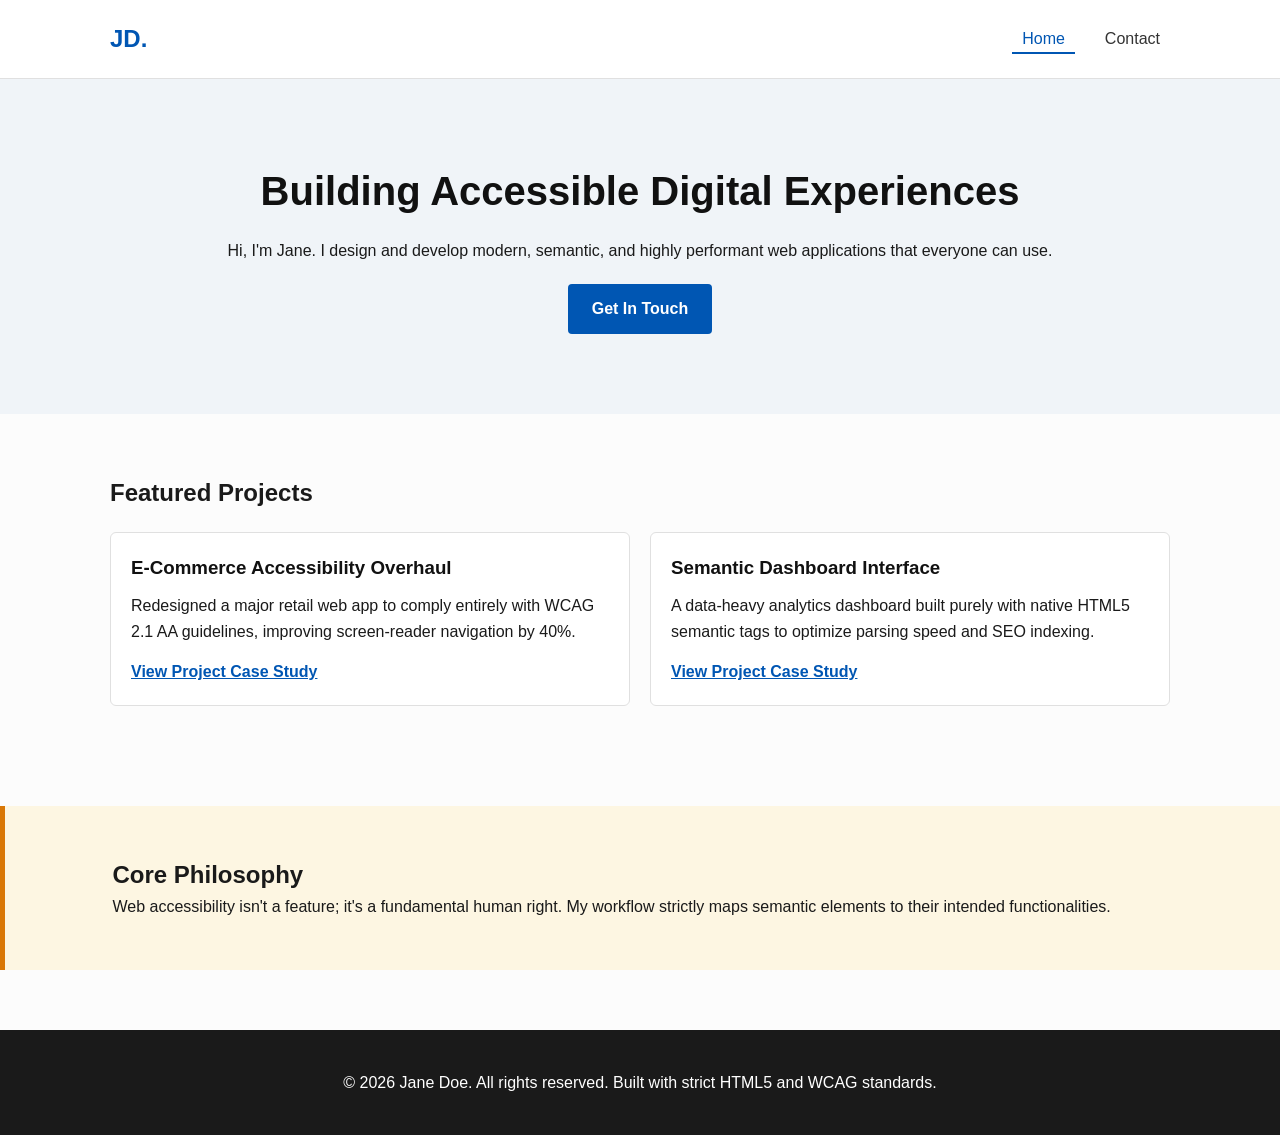
==== index.html @ 968db53d "Add files via upload" ====
<!DOCTYPE html>
<html lang="en">
<head>
    <meta charset="UTF-8">
    <meta name="viewport" content="width=device-width, initial-scale=1.0">
    <title>Jane Doe | Frontend Developer & UI Designer Portfolio</title>
    <meta name="description" content="Professional portfolio of Jane Doe, a Frontend Developer specializing in building accessible, high-performance, and SEO-optimized web applications.">
    <meta name="keywords" content="Frontend Developer, Web Development, Accessible Design, HTML5, Portfolio, Jane Doe">
    <meta name="author" content="Jane Doe">
    <link rel="canonical" href="https://example.com/index.html">
    <link rel="stylesheet" href="style.css">
    <meta name="robots" content="index, follow">
</head>
<body>

    <a href="#main-content" class="skip-link">Skip to main content</a>

    <header class="site-header">
        <div class="header-container">
            <span class="site-logo" aria-label="Jane Doe Portfolio Home">JD.</span>
            <nav aria-label="Main Navigation">
                <ul class="nav-links">
                    <li><a href="index.html" aria-current="page">Home</a></li>
                    <li><a href="contact.html">Contact</a></li>
                </ul>
            </nav>
        </div>
    </header>

    <main id="main-content">
        
        <section class="hero-section" aria-labelledby="hero-heading">
            <div class="container">
                <h1 id="hero-heading">Building Accessible Digital Experiences</h1>
                <p>Hi, I'm Jane. I design and develop modern, semantic, and highly performant web applications that everyone can use.</p>
                <a href="contact.html" class="btn-primary" aria-label="Contact Jane to start a project">Get In Touch</a>
            </div>
        </section>

        <section class="projects-section" aria-labelledby="projects-heading">
            <div class="container">
                <h2 id="projects-heading">Featured Projects</h2>
                <div class="project-grid">
                    
                    <article class="project-card">
                        <h3>E-Commerce Accessibility Overhaul</h3>
                        <p>Redesigned a major retail web app to comply entirely with WCAG 2.1 AA guidelines, improving screen-reader navigation by 40%.</p>
                        <a href="#" aria-label="Read case study on E-Commerce Accessibility Overhaul">View Project Case Study</a>
                    </article>

                    <article class="project-card">
                        <h3>Semantic Dashboard Interface</h3>
                        <p>A data-heavy analytics dashboard built purely with native HTML5 semantic tags to optimize parsing speed and SEO indexing.</p>
                        <a href="#" aria-label="Read case study on Semantic Dashboard Interface">View Project Case Study</a>
                    </article>

                </div>
            </div>
        </section>

        <aside class="skills-aside" aria-labelledby="aside-heading">
            <div class="container">
                <h2 id="aside-heading">Core Philosophy</h2>
                <p>Web accessibility isn't a feature; it's a fundamental human right. My workflow strictly maps semantic elements to their intended functionalities.</p>
            </div>
        </aside>

    </main>

    <footer class="site-footer">
        <div class="container">
            <p>&copy; 2026 Jane Doe. All rights reserved. Built with strict HTML5 and WCAG standards.</p>
        </div>
    </footer>

</body>
</html>
---- style.css ----
/* Base Resets & Colors satisfying WCAG AA Contrast (4.5:1 ratio) */
* {
    box-sizing: border-box;
    margin: 0;
    padding: 0;
}

body {
    font-family: -apple-system, BlinkMacSystemFont, "Segoe UI", Roboto, Helvetica, Arial, sans-serif;
    line-height: 1.6;
    color: #1a1a1a; /* Dark charcoal for excellent readability */
    background-color: #fcfcfc;
}

.container, .header-container, .form-container {
    max-width: 1100px;
    margin: 0 auto;
    padding: 20px;
}

/* Accessibility Focus Indicator Reset */
*:focus-visible {
    outline: 3px solid #0056b3; /* High visibility focus indicator */
    outline-offset: 3px;
}

/* Skip to Content Link */
.skip-link {
    position: absolute;
    top: -100px;
    left: 0;
    background: #0056b3;
    color: white;
    padding: 10px 20px;
    z-index: 100;
    text-decoration: none;
    transition: top 0.2s ease;
}

.skip-link:focus {
    top: 0;
}

/* Header & Nav */
.site-header {
    background-color: #ffffff;
    border-bottom: 1px solid #e0e0e0;
}

.header-container {
    display: flex;
    justify-content: space-between;
    align-items: center;
}

.site-logo {
    font-size: 1.5rem;
    font-weight: bold;
    color: #0056b3;
}

.nav-links {
    display: flex;
    list-style: none;
    gap: 20px;
}

.nav-links a {
    color: #333;
    text-decoration: none;
    font-weight: 500;
    padding: 5px 10px;
}

.nav-links a[aria-current="page"] {
    border-bottom: 2px solid #0056b3;
    color: #0056b3;
}

/* Main Layout Elements */
.hero-section {
    padding: 60px 0;
    background-color: #f0f4f8;
    text-align: center;
}

h1 {
    font-size: 2.5rem;
    color: #111;
    margin-bottom: 15px;
}

.btn-primary, .btn-submit {
    display: inline-block;
    background-color: #0056b3;
    color: white;
    padding: 12px 24px;
    text-decoration: none;
    border-radius: 4px;
    font-weight: 600;
    margin-top: 20px;
    border: none;
    cursor: pointer;
}

.btn-primary:hover, .btn-submit:hover {
    background-color: #004085;
}

/* Projects Section */
.projects-section {
    padding: 40px 0;
}

.project-grid {
    display: grid;
    grid-template-columns: repeat(auto-fit, minmax(300px, 1fr));
    gap: 20px;
    margin-top: 20px;
}

.project-card {
    background: #ffffff;
    padding: 20px;
    border: 1px solid #e0e0e0;
    border-radius: 6px;
}

.project-card h3 {
    margin-bottom: 10px;
    color: #111;
}

.project-card a {
    display: inline-block;
    margin-top: 15px;
    color: #0056b3;
    font-weight: 600;
}

/* Aside section */
.skills-aside {
    background-color: #fdf6e2;
    padding: 30px 0;
    border-left: 5px solid #d97706;
    margin: 40px 0;
}

/* Form Styles */
.form-container {
    max-width: 600px;
    padding: 40px 20px;
}

.accessible-form {
    margin-top: 25px;
}

.form-group {
    margin-bottom: 20px;
    display: flex;
    flex-direction: column;
}

.form-group label {
    margin-bottom: 6px;
    font-weight: 600;
    color: #222;
}

.form-group input, .form-group textarea {
    padding: 10px;
    border: 1px solid #767676; /* Passes basic form contrast check */
    border-radius: 4px;
    font-size: 1rem;
    width: 100%;
}

/* Footer */
.site-footer {
    background-color: #1a1a1a;
    color: #ffffff;
    text-align: center;
    padding: 20px 0;
    margin-top: 60px;
}
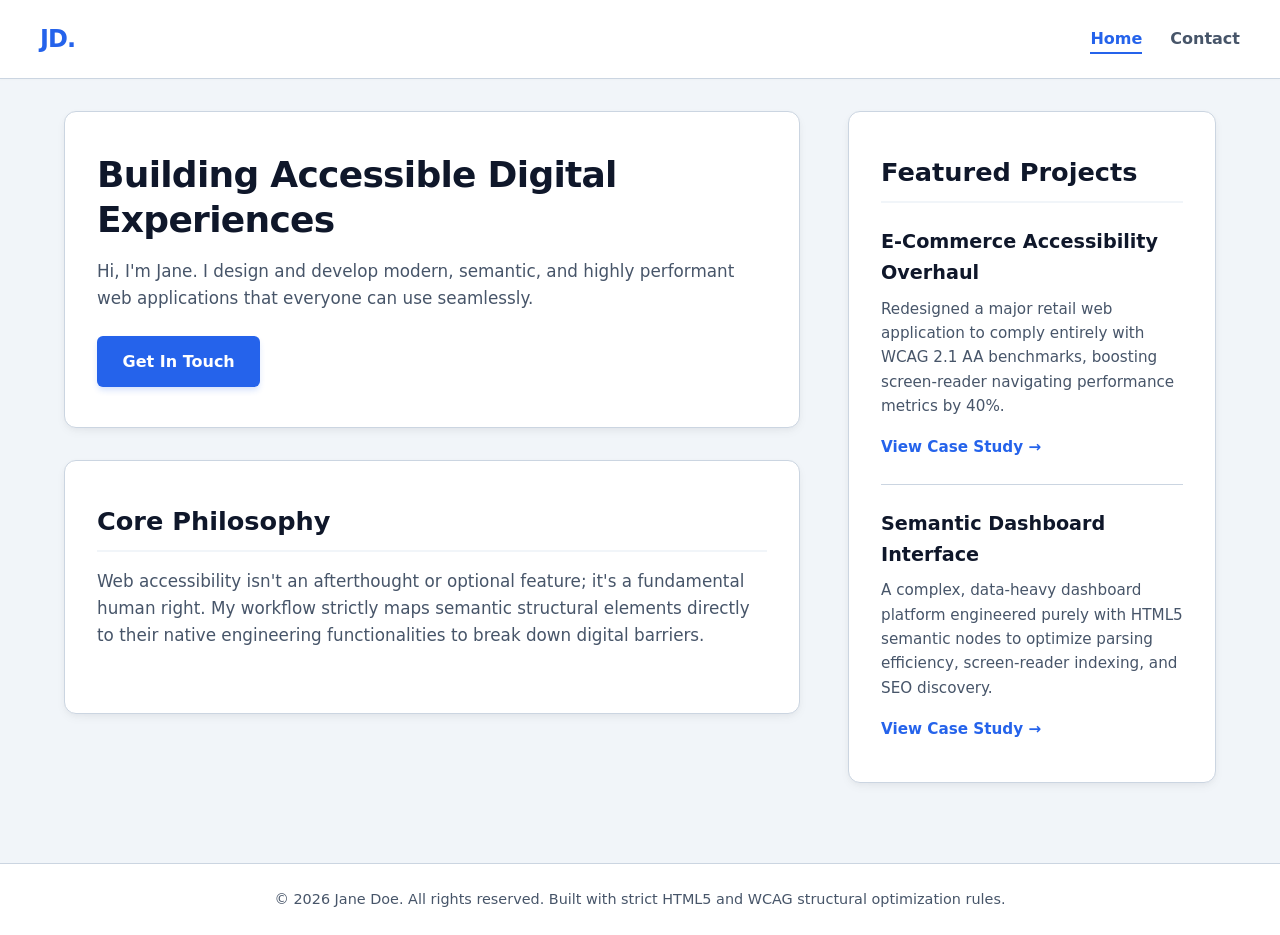
==== commit ace41ed1: "Add files via upload" ====
--- a/index.html
+++ b/index.html
@@ -1,77 +1,68 @@
 <!DOCTYPE html>
 <html lang="en">
 <head>
-    <meta charset="UTF-8">
-    <meta name="viewport" content="width=device-width, initial-scale=1.0">
-    <title>Jane Doe | Frontend Developer & UI Designer Portfolio</title>
-    <meta name="description" content="Professional portfolio of Jane Doe, a Frontend Developer specializing in building accessible, high-performance, and SEO-optimized web applications.">
-    <meta name="keywords" content="Frontend Developer, Web Development, Accessible Design, HTML5, Portfolio, Jane Doe">
-    <meta name="author" content="Jane Doe">
-    <link rel="canonical" href="https://example.com/index.html">
-    <link rel="stylesheet" href="style.css">
-    <meta name="robots" content="index, follow">
+  <meta charset="UTF-8">
+  <meta name="viewport" content="width=device-width, initial-scale=1.0">
+  <title>Jane Doe | Frontend Developer & UI Designer Portfolio</title>
+  <meta name="description" content="Professional portfolio of Jane Doe, a Frontend Developer specialized in accessible, modern web applications.">
+  <meta name="keywords" content="Frontend Developer, Web Development, Accessibility, WCAG, HTML5, CSS3, Responsive Design">
+  <meta name="author" content="Jane Doe">
+  <link rel="canonical" href="https://example.com/index.html">
+  <link rel="stylesheet" href="style.css">
+  <meta name="robots" content="index, follow">
 </head>
 <body>
 
-    <a href="#main-content" class="skip-link">Skip to main content</a>
+  <a href="#main-content" class="skip-link">Skip to main content</a>
 
-    <header class="site-header">
-        <div class="header-container">
-            <span class="site-logo" aria-label="Jane Doe Portfolio Home">JD.</span>
-            <nav aria-label="Main Navigation">
-                <ul class="nav-links">
-                    <li><a href="index.html" aria-current="page">Home</a></li>
-                    <li><a href="contact.html">Contact</a></li>
-                </ul>
-            </nav>
-        </div>
-    </header>
+  <header class="site-header">
+    <div class="header-container">
+      <span class="site-logo" aria-label="Jane Doe Portfolio Home">JD.</span>
+      <nav aria-label="Main Navigation">
+        <ul class="nav-links">
+          <li><a href="index.html" aria-current="page">Home</a></li>
+          <li><a href="contact.html">Contact</a></li>
+        </ul>
+      </nav>
+    </div>
+  </header>
 
-    <main id="main-content">
-        
-        <section class="hero-section" aria-labelledby="hero-heading">
-            <div class="container">
-                <h1 id="hero-heading">Building Accessible Digital Experiences</h1>
-                <p>Hi, I'm Jane. I design and develop modern, semantic, and highly performant web applications that everyone can use.</p>
-                <a href="contact.html" class="btn-primary" aria-label="Contact Jane to start a project">Get In Touch</a>
-            </div>
-        </section>
+  <main id="main-content">
+    
+    <div class="content-primary-column">
+      <section class="hero-section" aria-labelledby="hero-heading">
+        <h1 id="hero-heading">Building Accessible Digital Experiences</h1>
+        <p>Hi, I'm Jane. I design and develop modern, semantic, and highly performant web applications that everyone can use seamlessly.</p>
+        <a href="contact.html" class="btn-primary" aria-label="Navigate to contact page to get in touch">Get In Touch</a>
+      </section>
 
-        <section class="projects-section" aria-labelledby="projects-heading">
-            <div class="container">
-                <h2 id="projects-heading">Featured Projects</h2>
-                <div class="project-grid">
-                    
-                    <article class="project-card">
-                        <h3>E-Commerce Accessibility Overhaul</h3>
-                        <p>Redesigned a major retail web app to comply entirely with WCAG 2.1 AA guidelines, improving screen-reader navigation by 40%.</p>
-                        <a href="#" aria-label="Read case study on E-Commerce Accessibility Overhaul">View Project Case Study</a>
-                    </article>
+      <section class="philosophy-section" aria-labelledby="philosophy-heading">
+        <h2 id="philosophy-heading">Core Philosophy</h2>
+        <p>Web accessibility isn't an afterthought or optional feature; it's a fundamental human right. My workflow strictly maps semantic structural elements directly to their native engineering functionalities to break down digital barriers.</p>
+      </section>
+    </div>
 
-                    <article class="project-card">
-                        <h3>Semantic Dashboard Interface</h3>
-                        <p>A data-heavy analytics dashboard built purely with native HTML5 semantic tags to optimize parsing speed and SEO indexing.</p>
-                        <a href="#" aria-label="Read case study on Semantic Dashboard Interface">View Project Case Study</a>
-                    </article>
+    <aside class="sidebar-section" aria-labelledby="sidebar-heading">
+      <h2 id="sidebar-heading">Featured Projects</h2>
+      
+      <article class="project-card">
+        <h3>E-Commerce Accessibility Overhaul</h3>
+        <p>Redesigned a major retail web application to comply entirely with WCAG 2.1 AA benchmarks, boosting screen-reader navigating performance metrics by 40%.</p>
+        <a href="#" class="project-link" aria-label="View E-Commerce Accessibility Overhaul case study">View Case Study &rarr;</a>
+      </article>
 
-                </div>
-            </div>
-        </section>
+      <article class="project-card">
+        <h3>Semantic Dashboard Interface</h3>
+        <p>A complex, data-heavy dashboard platform engineered purely with HTML5 semantic nodes to optimize parsing efficiency, screen-reader indexing, and SEO discovery.</p>
+        <a href="#" class="project-link" aria-label="View Semantic Dashboard Interface case study">View Case Study &rarr;</a>
+      </article>
+    </aside>
 
-        <aside class="skills-aside" aria-labelledby="aside-heading">
-            <div class="container">
-                <h2 id="aside-heading">Core Philosophy</h2>
-                <p>Web accessibility isn't a feature; it's a fundamental human right. My workflow strictly maps semantic elements to their intended functionalities.</p>
-            </div>
-        </aside>
+  </main>
 
-    </main>
-
-    <footer class="site-footer">
-        <div class="container">
-            <p>&copy; 2026 Jane Doe. All rights reserved. Built with strict HTML5 and WCAG standards.</p>
-        </div>
-    </footer>
+  <footer class="site-footer">
+    <p>&copy; 2026 Jane Doe. All rights reserved. Built with strict HTML5 and WCAG structural optimization rules.</p>
+  </footer>
 
 </body>
 </html>
--- a/style.css
+++ b/style.css
@@ -1,186 +1,362 @@
-/* Base Resets & Colors satisfying WCAG AA Contrast (4.5:1 ratio) */
+/* ==========================================================================
+   1. DESIGN TOKENS, CORE THEME VARIABLES, & SYSTEM ACCESSIBILITY PREFERENCES
+   ========================================================================== */
+:root {
+  /* Light Mode Color Spectrum Map Tokens */
+  --bg-primary: #f1f5f9;
+  --bg-surface: #ffffff;
+  --bg-input: #f8fafc;
+  --text-primary: #0f172a;
+  --text-secondary: #475569;
+  --accent-color: #2563eb;
+  --accent-hover: #1d4ed8;
+  --border-element: #cbd5e1;
+  --shadow-card: 0 4px 12px -2px rgba(15, 23, 42, 0.06), 0 2px 6px -1px rgba(15, 23, 42, 0.03);
+  --shadow-hover: 0 20px 25px -5px rgba(15, 23, 42, 0.1), 0 10px 10px -5px rgba(15, 23, 42, 0.04);
+  --border-radius-lg: 12px;
+  --border-radius-sm: 6px;
+  --global-transition: 0.25s cubic-bezier(0.4, 0, 0.2, 1);
+}
+
+/* Automatic Cascading System Dark Theme Mode Shift Trigger */
+@media (prefers-color-scheme: dark) {
+  :root {
+    --bg-primary: #0f172a;
+    --bg-surface: #1e293b;
+    --bg-input: #0f172a;
+    --text-primary: #f8fafc;
+    --text-secondary: #94a3b8;
+    --accent-color: #3b82f6;
+    --accent-hover: #60a5fa;
+    --border-element: #334155;
+    --shadow-card: 0 4px 12px rgba(0, 0, 0, 0.4);
+  }
+}
+
+/* Base Document Formatting Normalization rules */
 * {
-    box-sizing: border-box;
-    margin: 0;
-    padding: 0;
+  margin: 0;
+  padding: 0;
+  box-sizing: border-box;
 }
 
 body {
-    font-family: -apple-system, BlinkMacSystemFont, "Segoe UI", Roboto, Helvetica, Arial, sans-serif;
-    line-height: 1.6;
-    color: #1a1a1a; /* Dark charcoal for excellent readability */
-    background-color: #fcfcfc;
-}
-
-.container, .header-container, .form-container {
-    max-width: 1100px;
+  font-family: system-ui, -apple-system, BlinkMacSystemFont, 'Segoe UI', Roboto, Helvetica, Arial, sans-serif;
+  background-color: var(--bg-primary);
+  color: var(--text-primary);
+  line-height: 1.6;
+  display: flex;
+  flex-direction: column;
+  min-height: 100vh;
+  transition: background-color var(--global-transition), color var(--global-transition);
+}
+
+/* Focus Outline Standardization for Enhanced Keyboard Navigation Accessibility */
+*:focus-visible {
+  outline: 3px dashed var(--accent-color);
+  outline-offset: 4px;
+}
+
+/* Accessible Structural Skip Link */
+.skip-link {
+  position: absolute;
+  top: -60px;
+  left: 1.5rem;
+  background-color: var(--accent-color);
+  color: #ffffff;
+  padding: 0.6rem 1.2rem;
+  font-weight: 700;
+  text-decoration: none;
+  border-radius: 0 0 var(--border-radius-sm) var(--border-radius-sm);
+  z-index: 999;
+  transition: top 0.2s ease-in-out;
+}
+.skip-link:focus {
+  top: 0;
+}
+
+/* ==========================================================================
+   2. HEADER CONTAINER & NAVIGATION MENU BAR SYSTEM (Flexbox Layout Blueprint)
+   ========================================================================== */
+.site-header {
+  background-color: var(--bg-surface);
+  border-bottom: 1px solid var(--border-element);
+  padding: 1.25rem 1.5rem;
+  position: sticky;
+  top: 0;
+  z-index: 100;
+  box-shadow: 0 1px 2px rgba(0,0,0,0.02);
+}
+
+.header-container {
+  display: flex;
+  flex-direction: column; /* Mobile stacking configuration */
+  align-items: center;
+  gap: 1rem;
+  max-width: 1200px;
+  margin: 0 auto;
+  width: 100%;
+}
+
+.site-logo {
+  font-size: 1.5rem;
+  font-weight: 800;
+  letter-spacing: -0.04em;
+  color: var(--accent-color);
+}
+
+.nav-links {
+  display: flex;
+  list-style: none;
+  gap: 1.75rem;
+}
+
+.nav-links a {
+  text-decoration: none;
+  color: var(--text-secondary);
+  font-weight: 600;
+  font-size: 1rem;
+  padding: 0.25rem 0;
+  transition: color var(--global-transition);
+}
+
+.nav-links a:hover,
+.nav-links a[aria-current="page"] {
+  color: var(--accent-color);
+  border-bottom: 2px solid var(--accent-color);
+}
+
+/* ==========================================================================
+   3. STRUCTURAL CONTENT MESH GRID SYSTEM LAYOUT ARCHITECTURE (CSS Grid Framework)
+   ========================================================================== */
+#main-content {
+  flex: 1;
+  display: grid;
+  grid-template-columns: 1fr; /* Stacks linearly for mobile viewports */
+  gap: 2rem;
+  max-width: 1200px;
+  margin: 2rem auto;
+  padding: 0 1.5rem;
+  width: 100%;
+}
+
+/* Left Content Stack Layout Wrapper */
+.content-primary-column {
+  display: flex;
+  flex-direction: column;
+  gap: 2rem;
+}
+
+/* Presentation Panel Cards Styling Architecture */
+.hero-section,
+.philosophy-section,
+.sidebar-section,
+.contact-section {
+  background-color: var(--bg-surface);
+  border: 1px solid var(--border-element);
+  border-radius: var(--border-radius-lg);
+  padding: 2.5rem 2rem;
+  box-shadow: var(--shadow-card);
+  transition: box-shadow var(--global-transition), transform var(--global-transition);
+}
+
+.hero-section:hover,
+.philosophy-section:hover,
+.sidebar-section:hover,
+.contact-section:hover {
+  box-shadow: var(--shadow-hover);
+}
+
+/* Document Typography Rule Hierarchies */
+h1 {
+  font-size: 2.25rem;
+  font-weight: 800;
+  line-height: 1.25;
+  margin-bottom: 1rem;
+  letter-spacing: -0.02em;
+}
+
+h2 {
+  font-size: 1.6rem;
+  font-weight: 700;
+  margin-bottom: 1rem;
+  color: var(--text-primary);
+  border-bottom: 2px solid var(--bg-primary);
+  padding-bottom: 0.5rem;
+}
+
+p {
+  color: var(--text-secondary);
+  font-size: 1.05rem;
+  margin-bottom: 1.5rem;
+}
+
+/* Action Trigger Elements Buttons */
+.btn-primary {
+  display: inline-block;
+  background-color: var(--accent-color);
+  color: #ffffff;
+  text-decoration: none;
+  padding: 0.8rem 1.6rem;
+  border-radius: var(--border-radius-sm);
+  font-weight: 600;
+  transition: background-color var(--global-transition), transform 0.1s ease;
+  box-shadow: 0 4px 6px -1px rgba(37, 99, 235, 0.2);
+}
+
+.btn-primary:hover {
+  background-color: var(--accent-hover);
+}
+
+.btn-primary:active {
+  transform: scale(0.98);
+}
+
+/* Sidebar Item Internal Elements Card styling */
+.project-card {
+  margin-top: 1.5rem;
+  padding-bottom: 1.5rem;
+  border-bottom: 1px solid var(--border-element);
+}
+
+.project-card:last-of-type {
+  border-bottom: none;
+  padding-bottom: 0;
+}
+
+.project-card h3 {
+  font-size: 1.2rem;
+  margin-bottom: 0.5rem;
+}
+
+.project-card p {
+  font-size: 0.95rem;
+  margin-bottom: 1rem;
+}
+
+.project-link {
+  color: var(--accent-color);
+  font-weight: 700;
+  text-decoration: none;
+  font-size: 0.95rem;
+}
+
+.project-link:hover {
+  text-decoration: underline;
+}
+
+/* ==========================================================================
+   4. FORM UI COMPONENT MODULE ELEMENTS AND SPACING
+   ========================================================================== */
+.accessible-form {
+  display: flex;
+  flex-direction: column;
+  gap: 1.5rem;
+}
+
+.form-group {
+  display: flex;
+  flex-direction: column;
+  gap: 0.5rem;
+}
+
+.form-group label {
+  font-weight: 600;
+  font-size: 0.95rem;
+}
+
+.required-indicator {
+  color: #dc2626;
+  margin-left: 0.15rem;
+}
+
+.form-group input,
+.form-group textarea {
+  width: 100%;
+  padding: 0.8rem 1rem;
+  border: 1px solid var(--border-element);
+  background-color: var(--bg-input);
+  color: var(--text-primary);
+  border-radius: var(--border-radius-sm);
+  font-family: inherit;
+  font-size: 1rem;
+  transition: border-color var(--global-transition), box-shadow var(--global-transition);
+}
+
+.form-group input:focus,
+.form-group textarea:focus {
+  outline: none;
+  border-color: var(--accent-color);
+  box-shadow: 0 0 0 4px rgba(37, 99, 235, 0.15);
+}
+
+/* Form Action Submission Key Element button styling override */
+.btn-submit-action {
+  background-color: var(--accent-color);
+  color: #ffffff;
+  border: none;
+  padding: 0.9rem 1.8rem;
+  font-size: 1rem;
+  font-weight: 600;
+  border-radius: var(--border-radius-sm);
+  cursor: pointer;
+  align-self: flex-start;
+  transition: background-color var(--global-transition), transform 0.1s ease;
+  box-shadow: 0 4px 6px -1px rgba(37, 99, 235, 0.2);
+}
+
+.btn-submit-action:hover {
+  background-color: var(--accent-hover);
+}
+
+.btn-submit-action:active {
+  transform: scale(0.98);
+}
+
+/* ==========================================================================
+   5. SITE FOOTER SPECIFICATION BLOCKS
+   ========================================================================== */
+.site-footer {
+  background-color: var(--bg-surface);
+  border-top: 1px solid var(--border-element);
+  padding: 1.5rem;
+  text-align: center;
+  margin-top: 3rem;
+}
+
+.site-footer p {
+  font-size: 0.9rem;
+  margin-bottom: 0;
+}
+
+/* ==========================================================================
+   6. RESPONSIVE ARCHITECTURE MEDIA QUERIES (Mobile-First Extensions)
+   ========================================================================== */
+
+/* Tablet Mode Viewport Layout Modifiers (Width >= 650px) */
+@media (min-width: 650px) {
+  .header-container {
+    flex-direction: row; /* Converts vertical stacks into space-between layout flows */
+    justify-content: space-between;
+  }
+}
+
+/* Desktop Master Layout 2D Structural Grid Separation Framework (Width >= 950px) */
+@media (min-width: 950px) {
+  #main-content {
+    /* Allocates 2 unequal columns layout grid: Primary elements take 2 units, Sidebar sidebar takes 1 unit */
+    grid-template-columns: 2fr 1fr;
+    gap: 3rem;
+  }
+
+  /* Specific visual balance targeting for the dedicated Contact Section layout block */
+  #main-content.contact-page-modifier {
+    grid-template-columns: 1fr;
+  }
+  
+  .contact-section {
+    max-width: 750px;
     margin: 0 auto;
-    padding: 20px;
-}
-
-/* Accessibility Focus Indicator Reset */
-*:focus-visible {
-    outline: 3px solid #0056b3; /* High visibility focus indicator */
-    outline-offset: 3px;
-}
-
-/* Skip to Content Link */
-.skip-link {
-    position: absolute;
-    top: -100px;
-    left: 0;
-    background: #0056b3;
-    color: white;
-    padding: 10px 20px;
-    z-index: 100;
-    text-decoration: none;
-    transition: top 0.2s ease;
-}
-
-.skip-link:focus {
-    top: 0;
-}
-
-/* Header & Nav */
-.site-header {
-    background-color: #ffffff;
-    border-bottom: 1px solid #e0e0e0;
-}
-
-.header-container {
-    display: flex;
-    justify-content: space-between;
-    align-items: center;
-}
-
-.site-logo {
-    font-size: 1.5rem;
-    font-weight: bold;
-    color: #0056b3;
-}
-
-.nav-links {
-    display: flex;
-    list-style: none;
-    gap: 20px;
-}
-
-.nav-links a {
-    color: #333;
-    text-decoration: none;
-    font-weight: 500;
-    padding: 5px 10px;
-}
-
-.nav-links a[aria-current="page"] {
-    border-bottom: 2px solid #0056b3;
-    color: #0056b3;
-}
-
-/* Main Layout Elements */
-.hero-section {
-    padding: 60px 0;
-    background-color: #f0f4f8;
-    text-align: center;
-}
-
-h1 {
-    font-size: 2.5rem;
-    color: #111;
-    margin-bottom: 15px;
-}
-
-.btn-primary, .btn-submit {
-    display: inline-block;
-    background-color: #0056b3;
-    color: white;
-    padding: 12px 24px;
-    text-decoration: none;
-    border-radius: 4px;
-    font-weight: 600;
-    margin-top: 20px;
-    border: none;
-    cursor: pointer;
-}
-
-.btn-primary:hover, .btn-submit:hover {
-    background-color: #004085;
-}
-
-/* Projects Section */
-.projects-section {
-    padding: 40px 0;
-}
-
-.project-grid {
-    display: grid;
-    grid-template-columns: repeat(auto-fit, minmax(300px, 1fr));
-    gap: 20px;
-    margin-top: 20px;
-}
-
-.project-card {
-    background: #ffffff;
-    padding: 20px;
-    border: 1px solid #e0e0e0;
-    border-radius: 6px;
-}
-
-.project-card h3 {
-    margin-bottom: 10px;
-    color: #111;
-}
-
-.project-card a {
-    display: inline-block;
-    margin-top: 15px;
-    color: #0056b3;
-    font-weight: 600;
-}
-
-/* Aside section */
-.skills-aside {
-    background-color: #fdf6e2;
-    padding: 30px 0;
-    border-left: 5px solid #d97706;
-    margin: 40px 0;
-}
-
-/* Form Styles */
-.form-container {
-    max-width: 600px;
-    padding: 40px 20px;
-}
-
-.accessible-form {
-    margin-top: 25px;
-}
-
-.form-group {
-    margin-bottom: 20px;
-    display: flex;
-    flex-direction: column;
-}
-
-.form-group label {
-    margin-bottom: 6px;
-    font-weight: 600;
-    color: #222;
-}
-
-.form-group input, .form-group textarea {
-    padding: 10px;
-    border: 1px solid #767676; /* Passes basic form contrast check */
-    border-radius: 4px;
-    font-size: 1rem;
     width: 100%;
-}
-
-/* Footer */
-.site-footer {
-    background-color: #1a1a1a;
-    color: #ffffff;
-    text-align: center;
-    padding: 20px 0;
-    margin-top: 60px;
+  }
 }
